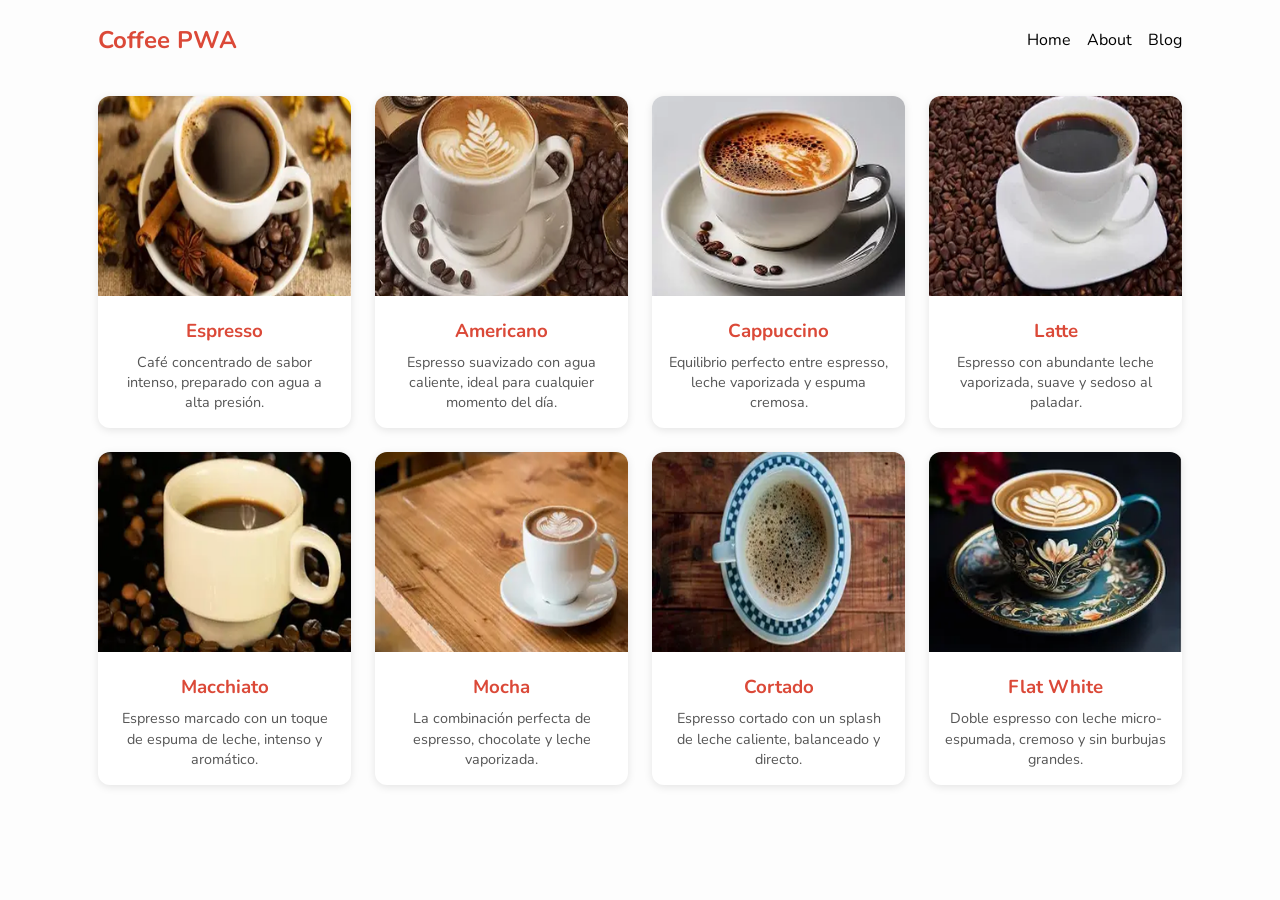
==== index.html @ 6a76a420 "Proyecto CoffeeShop GB - PWA con cards de café y página de detalle" ====
<!DOCTYPE html>
<html lang="es">
    <head>
        <meta charset="UTF-8">
        <meta name="viewport" content="width=device-width, initial-scale=1.0">
        <meta http-equiv="X-UA-Compatible" content="ie=edge">
        <link rel="stylesheet" href="css/style.css">
        <link rel="manifest" href="manifest.json">

        <link rel="apple-touch-icon" href="imagenes/icons/icon-72x72.png">
        <link rel="apple-touch-icon" href="imagenes/icons/icon-96x96.png">
        <link rel="apple-touch-icon" href="imagenes/icons/icon-128x128.png">
        <link rel="apple-touch-icon" href="imagenes/icons/icon-144x144.png">
        <link rel="apple-touch-icon" href="imagenes/icons/icon-152x152.png">
        <link rel="apple-touch-icon" href="imagenes/icons/icon-192x192.png">

        <meta name="theme-color" content="#db4938">
        <link rel="preconnect" href="https://fonts.googleapis.com">
        <link rel="preconnect" href="https://fonts.gstatic.com" crossorigin>
        <link href="https://fonts.googleapis.com/css2?family=Nunito:wght@400;700&display=swap" rel="stylesheet">
    </head>
    <title>CoffeeShop GB</title>
    <body>
        <main>
            <nav>
                <h1>Coffee PWA</h1>
                <ul>
                    <li>Home</li>
                    <li>About</li>
                    <li>Blog</li>
                </ul>
            </nav>

            <section class="cards">
                <div class="card" onclick="window.location='detalle.html?id=1'">
                    <img src="imagenes/imgcard/taza1.png" alt="Espresso">
                    <div class="card-info">
                        <h3>Espresso</h3>
                        <p>Café concentrado de sabor intenso, preparado con agua a alta presión.</p>
                    </div>
                </div>

                <div class="card" onclick="window.location='detalle.html?id=2'">
                    <img src="imagenes/imgcard/taza2.png" alt="Americano">
                    <div class="card-info">
                        <h3>Americano</h3>
                        <p>Espresso suavizado con agua caliente, ideal para cualquier momento del día.</p>
                    </div>
                </div>

                <div class="card" onclick="window.location='detalle.html?id=3'">
                    <img src="imagenes/imgcard/taza3.png" alt="Cappuccino">
                    <div class="card-info">
                        <h3>Cappuccino</h3>
                        <p>Equilibrio perfecto entre espresso, leche vaporizada y espuma cremosa.</p>
                    </div>
                </div>

                <div class="card" onclick="window.location='detalle.html?id=4'">
                    <img src="imagenes/imgcard/taza4.png" alt="Latte">
                    <div class="card-info">
                        <h3>Latte</h3>
                        <p>Espresso con abundante leche vaporizada, suave y sedoso al paladar.</p>
                    </div>
                </div>

                <div class="card" onclick="window.location='detalle.html?id=5'">
                    <img src="imagenes/imgcard/taza5.png" alt="Macchiato">
                    <div class="card-info">
                        <h3>Macchiato</h3>
                        <p>Espresso marcado con un toque de espuma de leche, intenso y aromático.</p>
                    </div>
                </div>

                <div class="card" onclick="window.location='detalle.html?id=6'">
                    <img src="imagenes/imgcard/taza6.png" alt="Mocha">
                    <div class="card-info">
                        <h3>Mocha</h3>
                        <p>La combinación perfecta de espresso, chocolate y leche vaporizada.</p>
                    </div>
                </div>

                <div class="card" onclick="window.location='detalle.html?id=7'">
                    <img src="imagenes/imgcard/taza7.png" alt="Cortado">
                    <div class="card-info">
                        <h3>Cortado</h3>
                        <p>Espresso cortado con un splash de leche caliente, balanceado y directo.</p>
                    </div>
                </div>

                <div class="card" onclick="window.location='detalle.html?id=8'">
                    <img src="imagenes/imgcard/taza8.png" alt="Flat White">
                    <div class="card-info">
                        <h3>Flat White</h3>
                        <p>Doble espresso con leche micro-espumada, cremoso y sin burbujas grandes.</p>
                    </div>
                </div>
            </section>
        </main>
        <script src="js/app.js"></script>
    </body>
</html>
---- css/style.css ----
*{
    margin:0;
    padding:0;
    box-sizing: border-box;
}

body{
    background:#fdfdfd;
    font-family: "Nunito", sans-serif;
    font-size: 1rem;
}

main{
    max-width: 1100px;
    margin: auto;
    padding: 0.5rem;
    text-align: center;
}

nav{
    display: flex;
    justify-content: space-between;
    align-items: center;
    padding: 1rem 0;
    flex-wrap: wrap;
}

ul{
    list-style: none;
    display: flex;
    gap: 1rem;
}

li{
    cursor: pointer;
}

h1{
    color: #db4938;
}

.cards{
    display: grid;
    grid-template-columns: repeat(auto-fill, minmax(220px, 1fr));
    gap: 1.5rem;
    padding: 1.5rem 0;
}

.card{
    background: #fff;
    border-radius: 12px;
    box-shadow: 0 2px 8px rgba(0,0,0,0.1);
    overflow: hidden;
    transition: transform 0.3s, box-shadow 0.3s;
}

.card:hover{
    transform: translateY(-5px);
    box-shadow: 0 4px 16px rgba(0,0,0,0.2);
}

.card img{
    width: 100%;
    height: 200px;
    object-fit: cover;
}

.card-info{
    padding: 1rem;
}

.card-info h3{
    color: #db4938;
    margin-bottom: 0.5rem;
}

.card-info p{
    color: #555;
    font-size: 0.9rem;
    line-height: 1.4;
}

@media(max-width: 600px){
    nav{
        flex-direction: column;
        gap: 0.5rem;
    }

    .cards{
        grid-template-columns: 1fr;
    }
}

@media(max-width: 900px){
    .cards{
        grid-template-columns: repeat(auto-fill, minmax(180px, 1fr));
    }
}
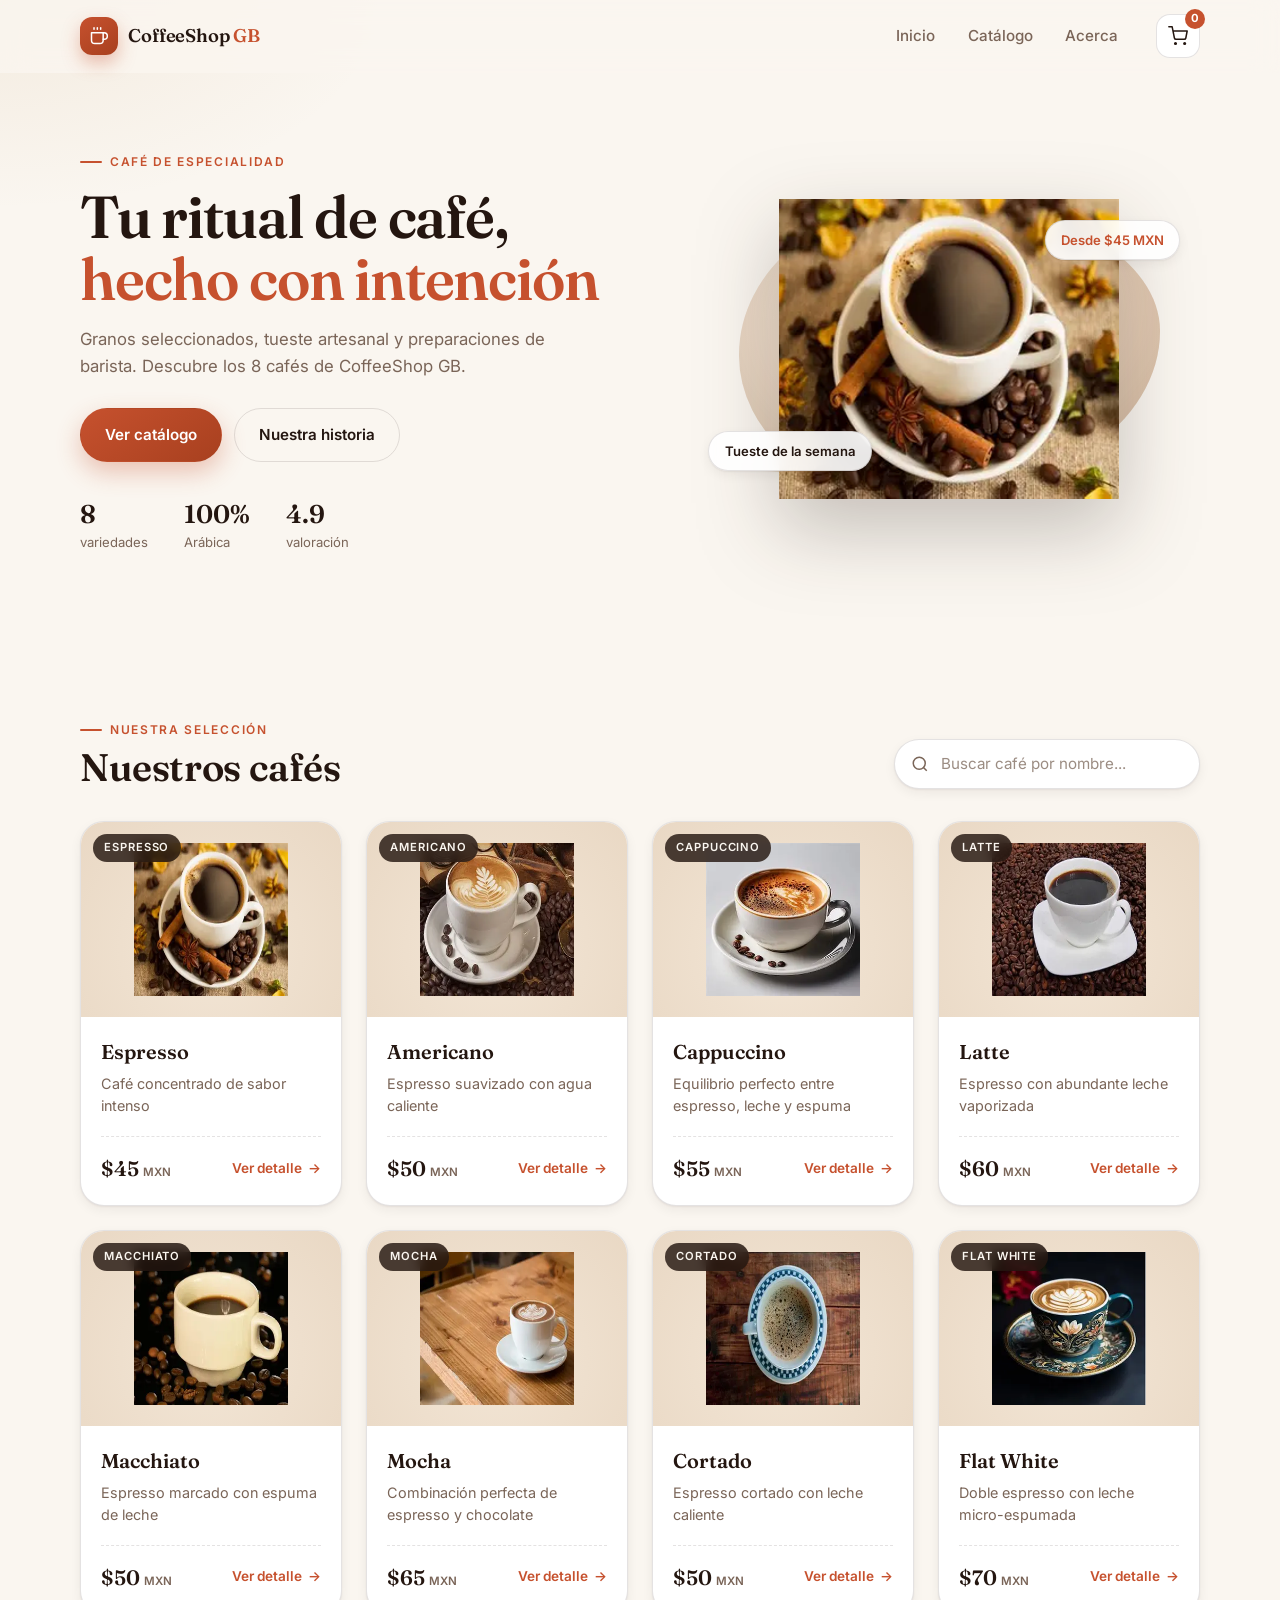
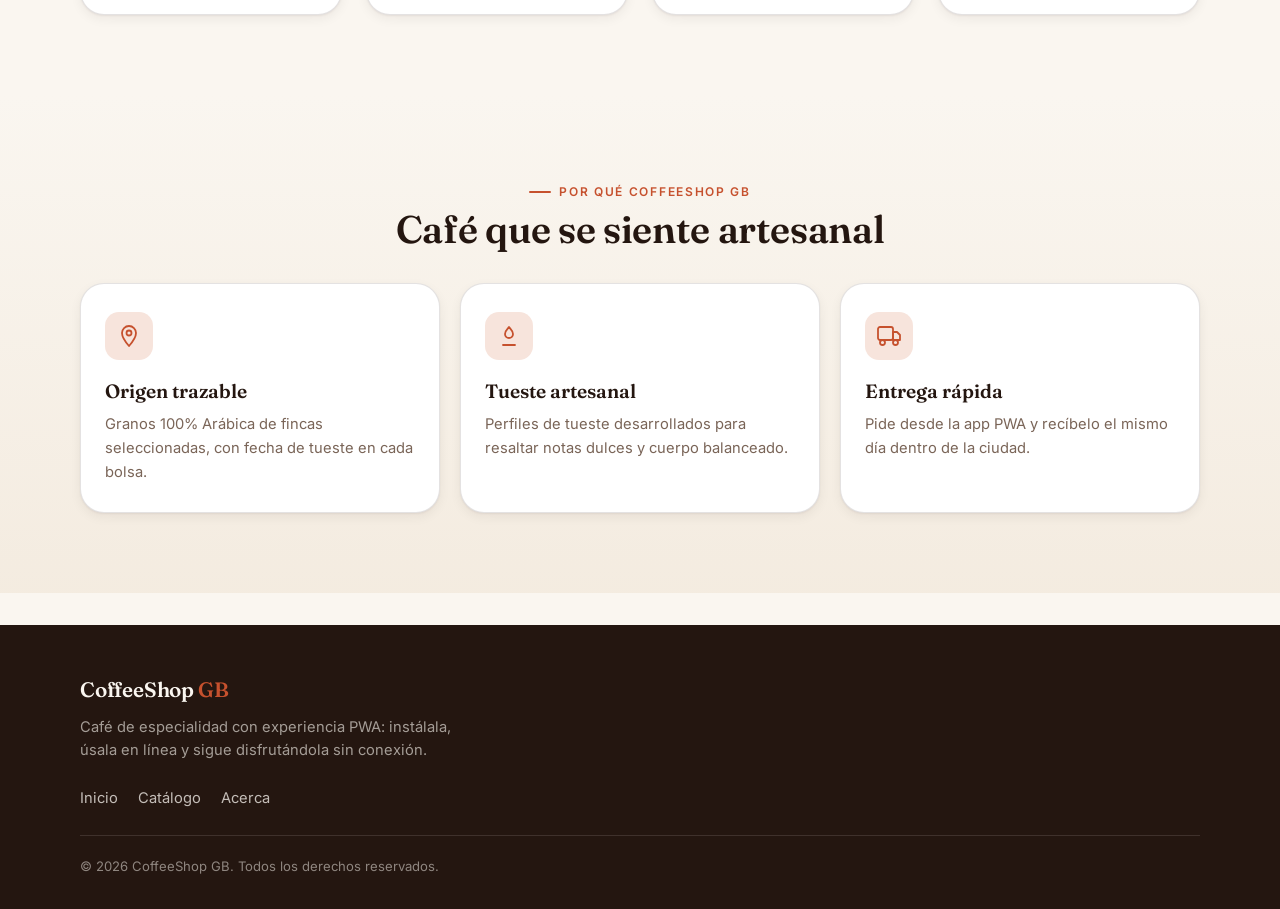
==== commit b3ef12e6: "Corregir navegacion a detalle y redisenar UI/UX con design system" ====
--- a/index.html
+++ b/index.html
@@ -4,8 +4,12 @@
         <meta charset="UTF-8">
         <meta name="viewport" content="width=device-width, initial-scale=1.0">
         <meta http-equiv="X-UA-Compatible" content="ie=edge">
+        <meta name="description" content="CoffeeShop GB - Café de especialidad con experiencia PWA. Catálogo de 8 cafés artesanales.">
+        <title>CoffeeShop GB</title>
         <link rel="stylesheet" href="css/style.css">
         <link rel="manifest" href="manifest.json">
+        <link rel="icon" href="imagenes/icons/favicon-32x32.png" sizes="32x32">
+        <link rel="icon" href="imagenes/icons/icon-192x192.png" sizes="192x192">
 
         <link rel="apple-touch-icon" href="imagenes/icons/icon-72x72.png">
         <link rel="apple-touch-icon" href="imagenes/icons/icon-96x96.png">
@@ -14,89 +18,278 @@
         <link rel="apple-touch-icon" href="imagenes/icons/icon-152x152.png">
         <link rel="apple-touch-icon" href="imagenes/icons/icon-192x192.png">
 
-        <meta name="theme-color" content="#db4938">
+        <meta name="theme-color" content="#241610">
+        <meta name="apple-mobile-web-app-capable" content="yes">
+        <meta name="apple-touch-fullscreen" content="yes">
         <link rel="preconnect" href="https://fonts.googleapis.com">
         <link rel="preconnect" href="https://fonts.gstatic.com" crossorigin>
-        <link href="https://fonts.googleapis.com/css2?family=Nunito:wght@400;700&display=swap" rel="stylesheet">
+        <link href="https://fonts.googleapis.com/css2?family=Fraunces:opsz,wght@9..144,500;9..144,600;9..144,700&family=Inter:wght@400;500;600;700&display=swap" rel="stylesheet">
     </head>
-    <title>CoffeeShop GB</title>
     <body>
-        <main>
-            <nav>
-                <h1>Coffee PWA</h1>
-                <ul>
-                    <li>Home</li>
-                    <li>About</li>
-                    <li>Blog</li>
-                </ul>
-            </nav>
-
-            <section class="cards">
-                <div class="card" onclick="window.location='detalle.html?id=1'">
-                    <img src="imagenes/imgcard/taza1.png" alt="Espresso">
-                    <div class="card-info">
-                        <h3>Espresso</h3>
-                        <p>Café concentrado de sabor intenso, preparado con agua a alta presión.</p>
-                    </div>
-                </div>
-
-                <div class="card" onclick="window.location='detalle.html?id=2'">
-                    <img src="imagenes/imgcard/taza2.png" alt="Americano">
-                    <div class="card-info">
-                        <h3>Americano</h3>
-                        <p>Espresso suavizado con agua caliente, ideal para cualquier momento del día.</p>
-                    </div>
-                </div>
-
-                <div class="card" onclick="window.location='detalle.html?id=3'">
-                    <img src="imagenes/imgcard/taza3.png" alt="Cappuccino">
-                    <div class="card-info">
-                        <h3>Cappuccino</h3>
-                        <p>Equilibrio perfecto entre espresso, leche vaporizada y espuma cremosa.</p>
-                    </div>
-                </div>
-
-                <div class="card" onclick="window.location='detalle.html?id=4'">
-                    <img src="imagenes/imgcard/taza4.png" alt="Latte">
-                    <div class="card-info">
-                        <h3>Latte</h3>
-                        <p>Espresso con abundante leche vaporizada, suave y sedoso al paladar.</p>
-                    </div>
-                </div>
-
-                <div class="card" onclick="window.location='detalle.html?id=5'">
-                    <img src="imagenes/imgcard/taza5.png" alt="Macchiato">
-                    <div class="card-info">
-                        <h3>Macchiato</h3>
-                        <p>Espresso marcado con un toque de espuma de leche, intenso y aromático.</p>
-                    </div>
-                </div>
-
-                <div class="card" onclick="window.location='detalle.html?id=6'">
-                    <img src="imagenes/imgcard/taza6.png" alt="Mocha">
-                    <div class="card-info">
-                        <h3>Mocha</h3>
-                        <p>La combinación perfecta de espresso, chocolate y leche vaporizada.</p>
-                    </div>
-                </div>
-
-                <div class="card" onclick="window.location='detalle.html?id=7'">
-                    <img src="imagenes/imgcard/taza7.png" alt="Cortado">
-                    <div class="card-info">
-                        <h3>Cortado</h3>
-                        <p>Espresso cortado con un splash de leche caliente, balanceado y directo.</p>
-                    </div>
-                </div>
-
-                <div class="card" onclick="window.location='detalle.html?id=8'">
-                    <img src="imagenes/imgcard/taza8.png" alt="Flat White">
-                    <div class="card-info">
-                        <h3>Flat White</h3>
-                        <p>Doble espresso con leche micro-espumada, cremoso y sin burbujas grandes.</p>
+        <a class="skip-link" href="#contenido">Saltar al contenido</a>
+        <header class="site-header">
+            <div class="container header-inner">
+                <a class="brand" href="index.html">
+                    <span class="brand-icon" aria-hidden="true">
+                        <svg viewBox="0 0 24 24" fill="none" stroke="currentColor" stroke-width="1.8" stroke-linecap="round" stroke-linejoin="round">
+                            <path d="M17 8h1a4 4 0 1 1 0 8h-1"></path>
+                            <path d="M3 8h14v9a4 4 0 0 1-4 4H7a4 4 0 0 1-4-4V8z"></path>
+                            <line x1="6" y1="2" x2="6" y2="4"></line>
+                            <line x1="10" y1="2" x2="10" y2="4"></line>
+                            <line x1="14" y1="2" x2="14" y2="4"></line>
+                        </svg>
+                    </span>
+                    <span class="brand-text">CoffeeShop <em>GB</em></span>
+                </a>
+
+                <nav class="main-nav" aria-label="Navegación principal">
+                    <a href="#inicio">Inicio</a>
+                    <a href="#catalogo">Catálogo</a>
+                    <a href="#acerca">Acerca</a>
+                </nav>
+
+                <button class="cart-btn" id="cart-btn" type="button" aria-label="Pedido">
+                    <svg viewBox="0 0 24 24" fill="none" stroke="currentColor" stroke-width="1.8" stroke-linecap="round" stroke-linejoin="round" aria-hidden="true">
+                        <circle cx="9" cy="21" r="1"></circle>
+                        <circle cx="20" cy="21" r="1"></circle>
+                        <path d="M1 1h4l2.68 13.39a2 2 0 0 0 2 1.61h9.72a2 2 0 0 0 2-1.61L23 6H6"></path>
+                    </svg>
+                    <span class="cart-count" id="cart-count">0</span>
+                </button>
+            </div>
+        </header>
+
+        <main id="contenido">
+            <section class="hero" id="inicio">
+                <div class="container hero-inner">
+                    <div class="hero-content">
+                        <span class="eyebrow">Café de especialidad</span>
+                        <h1 class="hero-title">Tu ritual de café,<br><span class="text-accent">hecho con intención</span></h1>
+                        <p class="hero-subtitle">Granos seleccionados, tueste artesanal y preparaciones de barista. Descubre los 8 cafés de CoffeeShop GB.</p>
+                        <div class="hero-actions">
+                            <a class="btn btn-primary" href="#catalogo">Ver catálogo</a>
+                            <a class="btn btn-ghost" href="#acerca">Nuestra historia</a>
+                        </div>
+                        <ul class="hero-stats" aria-label="Datos destacados">
+                            <li><strong>8</strong><span>variedades</span></li>
+                            <li><strong>100%</strong><span>Arábica</span></li>
+                            <li><strong>4.9</strong><span>valoración</span></li>
+                        </ul>
+                    </div>
+                    <div class="hero-visual" aria-hidden="true">
+                        <div class="hero-blob"></div>
+                        <img src="imagenes/imgcard/taza1.png" alt="" class="hero-cup" width="300" height="300" loading="eager" fetchpriority="high" decoding="async">
+                        <div class="hero-chip hero-chip-top">Desde $45 MXN</div>
+                        <div class="hero-chip hero-chip-bottom">Tueste de la semana</div>
+                    </div>
+                </div>
+            </section>
+
+            <section class="catalog" id="catalogo">
+                <div class="container">
+                    <div class="section-head">
+                        <div>
+                            <span class="eyebrow">Nuestra selección</span>
+                            <h2 class="section-title">Nuestros cafés</h2>
+                        </div>
+                        <div class="search" role="search">
+                            <svg viewBox="0 0 24 24" fill="none" stroke="currentColor" stroke-width="2" aria-hidden="true">
+                                <circle cx="11" cy="11" r="8"></circle>
+                                <line x1="21" y1="21" x2="16.65" y2="16.65"></line>
+                            </svg>
+                            <input type="search" id="buscar-cafe" placeholder="Buscar café por nombre..." aria-label="Buscar café por nombre">
+                        </div>
+                    </div>
+
+                    <div class="product-grid" id="product-grid">
+                        <a class="product-card" href="detalle.html?id=1" data-nombre="espresso">
+                            <div class="product-media">
+                                <img src="imagenes/imgcard/taza1.png" alt="Espresso" loading="lazy" decoding="async" width="300" height="300">
+                                <span class="product-tag">Espresso</span>
+                            </div>
+                            <div class="product-body">
+                                <h3 class="product-name">Espresso</h3>
+                                <p class="product-desc">Café concentrado de sabor intenso</p>
+                                <div class="product-foot">
+                                    <span class="product-price">$45 <small>MXN</small></span>
+                                    <span class="product-cta">Ver detalle <span aria-hidden="true">→</span></span>
+                                </div>
+                            </div>
+                        </a>
+
+                        <a class="product-card" href="detalle.html?id=2" data-nombre="americano">
+                            <div class="product-media">
+                                <img src="imagenes/imgcard/taza2.png" alt="Americano" loading="lazy" decoding="async" width="300" height="300">
+                                <span class="product-tag">Americano</span>
+                            </div>
+                            <div class="product-body">
+                                <h3 class="product-name">Americano</h3>
+                                <p class="product-desc">Espresso suavizado con agua caliente</p>
+                                <div class="product-foot">
+                                    <span class="product-price">$50 <small>MXN</small></span>
+                                    <span class="product-cta">Ver detalle <span aria-hidden="true">→</span></span>
+                                </div>
+                            </div>
+                        </a>
+
+                        <a class="product-card" href="detalle.html?id=3" data-nombre="cappuccino">
+                            <div class="product-media">
+                                <img src="imagenes/imgcard/taza3.png" alt="Cappuccino" loading="lazy" decoding="async" width="300" height="300">
+                                <span class="product-tag">Cappuccino</span>
+                            </div>
+                            <div class="product-body">
+                                <h3 class="product-name">Cappuccino</h3>
+                                <p class="product-desc">Equilibrio perfecto entre espresso, leche y espuma</p>
+                                <div class="product-foot">
+                                    <span class="product-price">$55 <small>MXN</small></span>
+                                    <span class="product-cta">Ver detalle <span aria-hidden="true">→</span></span>
+                                </div>
+                            </div>
+                        </a>
+
+                        <a class="product-card" href="detalle.html?id=4" data-nombre="latte">
+                            <div class="product-media">
+                                <img src="imagenes/imgcard/taza4.png" alt="Latte" loading="lazy" decoding="async" width="300" height="300">
+                                <span class="product-tag">Latte</span>
+                            </div>
+                            <div class="product-body">
+                                <h3 class="product-name">Latte</h3>
+                                <p class="product-desc">Espresso con abundante leche vaporizada</p>
+                                <div class="product-foot">
+                                    <span class="product-price">$60 <small>MXN</small></span>
+                                    <span class="product-cta">Ver detalle <span aria-hidden="true">→</span></span>
+                                </div>
+                            </div>
+                        </a>
+
+                        <a class="product-card" href="detalle.html?id=5" data-nombre="macchiato">
+                            <div class="product-media">
+                                <img src="imagenes/imgcard/taza5.png" alt="Macchiato" loading="lazy" decoding="async" width="300" height="300">
+                                <span class="product-tag">Macchiato</span>
+                            </div>
+                            <div class="product-body">
+                                <h3 class="product-name">Macchiato</h3>
+                                <p class="product-desc">Espresso marcado con espuma de leche</p>
+                                <div class="product-foot">
+                                    <span class="product-price">$50 <small>MXN</small></span>
+                                    <span class="product-cta">Ver detalle <span aria-hidden="true">→</span></span>
+                                </div>
+                            </div>
+                        </a>
+
+                        <a class="product-card" href="detalle.html?id=6" data-nombre="mocha">
+                            <div class="product-media">
+                                <img src="imagenes/imgcard/taza6.png" alt="Mocha" loading="lazy" decoding="async" width="300" height="300">
+                                <span class="product-tag">Mocha</span>
+                            </div>
+                            <div class="product-body">
+                                <h3 class="product-name">Mocha</h3>
+                                <p class="product-desc">Combinación perfecta de espresso y chocolate</p>
+                                <div class="product-foot">
+                                    <span class="product-price">$65 <small>MXN</small></span>
+                                    <span class="product-cta">Ver detalle <span aria-hidden="true">→</span></span>
+                                </div>
+                            </div>
+                        </a>
+
+                        <a class="product-card" href="detalle.html?id=7" data-nombre="cortado">
+                            <div class="product-media">
+                                <img src="imagenes/imgcard/taza7.png" alt="Cortado" loading="lazy" decoding="async" width="300" height="300">
+                                <span class="product-tag">Cortado</span>
+                            </div>
+                            <div class="product-body">
+                                <h3 class="product-name">Cortado</h3>
+                                <p class="product-desc">Espresso cortado con leche caliente</p>
+                                <div class="product-foot">
+                                    <span class="product-price">$50 <small>MXN</small></span>
+                                    <span class="product-cta">Ver detalle <span aria-hidden="true">→</span></span>
+                                </div>
+                            </div>
+                        </a>
+
+                        <a class="product-card" href="detalle.html?id=8" data-nombre="flat white flatwhite">
+                            <div class="product-media">
+                                <img src="imagenes/imgcard/taza8.png" alt="Flat White" loading="lazy" decoding="async" width="300" height="300">
+                                <span class="product-tag">Flat White</span>
+                            </div>
+                            <div class="product-body">
+                                <h3 class="product-name">Flat White</h3>
+                                <p class="product-desc">Doble espresso con leche micro-espumada</p>
+                                <div class="product-foot">
+                                    <span class="product-price">$70 <small>MXN</small></span>
+                                    <span class="product-cta">Ver detalle <span aria-hidden="true">→</span></span>
+                                </div>
+                            </div>
+                        </a>
+                    </div>
+
+                    <p class="empty-state" id="empty-state" hidden>No encontramos cafés con ese nombre. Prueba con “latte” o “mocha”.</p>
+                </div>
+            </section>
+
+            <section class="features" id="acerca">
+                <div class="container">
+                    <div class="section-head section-head-center">
+                        <div>
+                            <span class="eyebrow">Por qué CoffeeShop GB</span>
+                            <h2 class="section-title">Café que se siente artesanal</h2>
+                        </div>
+                    </div>
+                    <div class="feature-grid">
+                        <article class="feature-card">
+                            <span class="feature-icon" aria-hidden="true">
+                                <svg viewBox="0 0 24 24" fill="none" stroke="currentColor" stroke-width="1.8" stroke-linecap="round" stroke-linejoin="round">
+                                    <path d="M12 2a7 7 0 0 0-7 7c0 5 7 13 7 13s7-8 7-13a7 7 0 0 0-7-7z"></path>
+                                    <circle cx="12" cy="9" r="2.5"></circle>
+                                </svg>
+                            </span>
+                            <h3>Origen trazable</h3>
+                            <p>Granos 100% Arábica de fincas seleccionadas, con fecha de tueste en cada bolsa.</p>
+                        </article>
+                        <article class="feature-card">
+                            <span class="feature-icon" aria-hidden="true">
+                                <svg viewBox="0 0 24 24" fill="none" stroke="currentColor" stroke-width="1.8" stroke-linecap="round" stroke-linejoin="round">
+                                    <path d="M12 3c1.5 2.5 4 3.5 4 7a4 4 0 0 1-8 0c0-3.5 2.5-4.5 4-7z"></path>
+                                    <path d="M6 21h12"></path>
+                                </svg>
+                            </span>
+                            <h3>Tueste artesanal</h3>
+                            <p>Perfiles de tueste desarrollados para resaltar notas dulces y cuerpo balanceado.</p>
+                        </article>
+                        <article class="feature-card">
+                            <span class="feature-icon" aria-hidden="true">
+                                <svg viewBox="0 0 24 24" fill="none" stroke="currentColor" stroke-width="1.8" stroke-linecap="round" stroke-linejoin="round">
+                                    <rect x="1" y="3" width="15" height="13" rx="2"></rect>
+                                    <path d="M16 8h4l3 3v5h-7V8z"></path>
+                                    <circle cx="5.5" cy="18.5" r="2.5"></circle>
+                                    <circle cx="18.5" cy="18.5" r="2.5"></circle>
+                                </svg>
+                            </span>
+                            <h3>Entrega rápida</h3>
+                            <p>Pide desde la app PWA y recíbelo el mismo día dentro de la ciudad.</p>
+                        </article>
                     </div>
                 </div>
             </section>
         </main>
+
+        <footer class="site-footer">
+            <div class="container footer-inner">
+                <div class="footer-brand">
+                    <div class="brand-text">CoffeeShop <em>GB</em></div>
+                    <p>Café de especialidad con experiencia PWA: instálala, úsala en línea y sigue disfrutándola sin conexión.</p>
+                </div>
+                <nav class="footer-links" aria-label="Enlaces del pie de página">
+                    <a href="#inicio">Inicio</a>
+                    <a href="#catalogo">Catálogo</a>
+                    <a href="#acerca">Acerca</a>
+                </nav>
+                <p class="footer-legal">© 2026 CoffeeShop GB. Todos los derechos reservados.</p>
+            </div>
+        </footer>
+
+        <div class="toast" id="toast" role="status" aria-live="polite"></div>
+
         <script src="js/app.js"></script>
     </body>
 </html>
--- a/css/style.css
+++ b/css/style.css
@@ -1,98 +1,1103 @@
-*{
-    margin:0;
-    padding:0;
-    box-sizing: border-box;
-}
-
-body{
-    background:#fdfdfd;
-    font-family: "Nunito", sans-serif;
-    font-size: 1rem;
-}
-
-main{
-    max-width: 1100px;
-    margin: auto;
-    padding: 0.5rem;
+/* =========================================================
+   CoffeeShop GB · Design System
+   Paleta cálida tipo "coffee shop": espresso, crema y terracota
+   ========================================================= */
+
+:root {
+  --espresso: #241610;
+  --coffee: #3b2618;
+  --crema: #faf6f0;
+  --crema-2: #f1e7d9;
+  --surface: #ffffff;
+  --accent: #c6512e;
+  --accent-strong: #a8401f;
+  --accent-soft: #f7e4dc;
+  --gold: #b98a4b;
+  --ink: #241610;
+  --muted: #7a6558;
+  --line: rgba(36, 22, 16, 0.12);
+
+  --radius-sm: 10px;
+  --radius: 16px;
+  --radius-lg: 24px;
+
+  --shadow-sm: 0 1px 2px rgba(36, 22, 16, 0.06), 0 4px 12px rgba(36, 22, 16, 0.06);
+  --shadow-md: 0 6px 24px rgba(36, 22, 16, 0.1);
+  --shadow-lg: 0 24px 60px rgba(36, 22, 16, 0.18);
+
+  --font-body: "Inter", system-ui, -apple-system, "Segoe UI", sans-serif;
+  --font-display: "Fraunces", Georgia, "Times New Roman", serif;
+
+  --container: 1120px;
+  --header-h: 72px;
+  --ease: cubic-bezier(0.22, 1, 0.36, 1);
+
+  color-scheme: light;
+}
+
+*,
+*::before,
+*::after {
+  box-sizing: border-box;
+}
+
+html {
+  scroll-behavior: smooth;
+  scroll-padding-top: calc(var(--header-h) + 16px);
+}
+
+body {
+  margin: 0;
+  font-family: var(--font-body);
+  font-size: 1rem;
+  line-height: 1.6;
+  color: var(--ink);
+  background:
+    radial-gradient(900px 420px at 85% -10%, rgba(198, 81, 46, 0.08), transparent 60%),
+    radial-gradient(700px 380px at 0% 0%, rgba(185, 138, 75, 0.1), transparent 55%),
+    var(--crema);
+  -webkit-font-smoothing: antialiased;
+}
+
+img {
+  max-width: 100%;
+  display: block;
+}
+
+a {
+  color: inherit;
+  text-decoration: none;
+}
+
+button,
+input {
+  font: inherit;
+  color: inherit;
+}
+
+.container {
+  width: min(100% - 2.5rem, var(--container));
+  margin-inline: auto;
+}
+
+.text-accent {
+  color: var(--accent);
+}
+
+.skip-link {
+  position: absolute;
+  top: -100px;
+  left: 1rem;
+  z-index: 200;
+  padding: 0.7rem 1.1rem;
+  border-radius: 0 0 var(--radius-sm) var(--radius-sm);
+  background: var(--espresso);
+  color: var(--crema);
+  font-size: 0.9rem;
+  font-weight: 600;
+  transition: top 0.2s var(--ease);
+}
+
+.skip-link:focus {
+  top: 0;
+}
+
+.eyebrow {
+  display: inline-flex;
+  align-items: center;
+  gap: 0.5rem;
+  font-size: 0.75rem;
+  font-weight: 600;
+  letter-spacing: 0.14em;
+  text-transform: uppercase;
+  color: var(--accent);
+}
+
+.eyebrow::before {
+  content: "";
+  width: 22px;
+  height: 2px;
+  border-radius: 2px;
+  background: currentColor;
+}
+
+.section-title {
+  font-family: var(--font-display);
+  font-size: clamp(1.75rem, 3.5vw, 2.4rem);
+  font-weight: 600;
+  line-height: 1.15;
+  margin: 0.35rem 0 0;
+  letter-spacing: -0.01em;
+}
+
+/* ---------- Header ---------- */
+
+.site-header {
+  position: sticky;
+  top: 0;
+  z-index: 50;
+  background: rgba(250, 246, 240, 0.82);
+  backdrop-filter: blur(14px);
+  -webkit-backdrop-filter: blur(14px);
+  border-bottom: 1px solid transparent;
+  transition: border-color 0.3s, box-shadow 0.3s;
+}
+
+.site-header.is-scrolled {
+  border-color: var(--line);
+  box-shadow: 0 6px 24px rgba(36, 22, 16, 0.06);
+}
+
+.header-inner {
+  height: var(--header-h);
+  display: flex;
+  align-items: center;
+  gap: 1.5rem;
+}
+
+.brand {
+  display: inline-flex;
+  align-items: center;
+  gap: 0.65rem;
+  font-weight: 700;
+}
+
+.brand-icon {
+  width: 38px;
+  height: 38px;
+  display: grid;
+  place-items: center;
+  border-radius: 12px;
+  color: var(--surface);
+  background: linear-gradient(145deg, var(--accent), var(--accent-strong));
+  box-shadow: 0 8px 18px rgba(198, 81, 46, 0.35);
+}
+
+.brand-icon svg {
+  width: 20px;
+  height: 20px;
+}
+
+.brand-text {
+  font-family: var(--font-display);
+  font-size: 1.15rem;
+  font-weight: 600;
+  letter-spacing: -0.01em;
+}
+
+.brand-text em {
+  font-style: normal;
+  color: var(--accent);
+}
+
+.main-nav {
+  margin-left: auto;
+  display: flex;
+  align-items: center;
+  gap: 0.35rem;
+}
+
+.main-nav a {
+  padding: 0.5rem 0.85rem;
+  border-radius: 999px;
+  font-size: 0.95rem;
+  font-weight: 500;
+  color: var(--muted);
+  transition: color 0.2s, background 0.2s;
+}
+
+.main-nav a:hover,
+.main-nav a:focus-visible {
+  color: var(--ink);
+  background: rgba(36, 22, 16, 0.06);
+}
+
+.cart-btn {
+  position: relative;
+  width: 44px;
+  height: 44px;
+  display: grid;
+  place-items: center;
+  border: 1px solid var(--line);
+  border-radius: 14px;
+  background: var(--surface);
+  cursor: pointer;
+  transition: transform 0.2s var(--ease), box-shadow 0.2s;
+}
+
+.cart-btn:hover {
+  transform: translateY(-2px);
+  box-shadow: var(--shadow-sm);
+}
+
+.cart-btn svg {
+  width: 20px;
+  height: 20px;
+}
+
+.cart-count {
+  position: absolute;
+  top: -6px;
+  right: -6px;
+  min-width: 20px;
+  height: 20px;
+  padding: 0 5px;
+  display: grid;
+  place-items: center;
+  border-radius: 999px;
+  background: var(--accent);
+  color: #fff;
+  font-size: 0.7rem;
+  font-weight: 700;
+}
+
+.cart-count.is-bump {
+  animation: bump 0.35s var(--ease);
+}
+
+/* ---------- Botones ---------- */
+
+.btn {
+  display: inline-flex;
+  align-items: center;
+  justify-content: center;
+  gap: 0.5rem;
+  padding: 0.85rem 1.5rem;
+  border: 1px solid transparent;
+  border-radius: 999px;
+  font-weight: 600;
+  font-size: 0.95rem;
+  cursor: pointer;
+  transition: transform 0.2s var(--ease), box-shadow 0.2s, background 0.2s, color 0.2s;
+}
+
+.btn:active {
+  transform: translateY(1px);
+}
+
+.btn-primary {
+  background: linear-gradient(145deg, var(--accent), var(--accent-strong));
+  color: #fff;
+  box-shadow: 0 10px 24px rgba(198, 81, 46, 0.32);
+}
+
+.btn-primary:hover {
+  transform: translateY(-2px);
+  box-shadow: 0 14px 30px rgba(198, 81, 46, 0.4);
+}
+
+.btn-ghost {
+  background: transparent;
+  border-color: var(--line);
+  color: var(--ink);
+}
+
+.btn-ghost:hover {
+  background: var(--surface);
+  border-color: rgba(36, 22, 16, 0.25);
+  transform: translateY(-2px);
+}
+
+/* ---------- Hero ---------- */
+
+.hero {
+  padding: clamp(2.5rem, 6vw, 4.5rem) 0 clamp(3rem, 7vw, 5rem);
+  overflow: hidden;
+}
+
+.hero-inner {
+  display: grid;
+  grid-template-columns: 1.05fr 0.95fr;
+  align-items: center;
+  gap: clamp(2rem, 5vw, 4rem);
+}
+
+.hero-title {
+  font-family: var(--font-display);
+  font-size: clamp(2.3rem, 5.4vw, 3.7rem);
+  font-weight: 600;
+  line-height: 1.05;
+  letter-spacing: -0.02em;
+  margin: 0.9rem 0 1rem;
+}
+
+.hero-subtitle {
+  color: var(--muted);
+  font-size: 1.05rem;
+  max-width: 46ch;
+  margin: 0 0 1.75rem;
+}
+
+.hero-actions {
+  display: flex;
+  flex-wrap: wrap;
+  gap: 0.75rem;
+}
+
+.hero-stats {
+  list-style: none;
+  display: flex;
+  gap: 2.25rem;
+  margin: 2.5rem 0 0;
+  padding: 0;
+}
+
+.hero-stats li {
+  display: flex;
+  flex-direction: column;
+}
+
+.hero-stats strong {
+  font-family: var(--font-display);
+  font-size: 1.6rem;
+  font-weight: 600;
+  line-height: 1;
+}
+
+.hero-stats span {
+  font-size: 0.82rem;
+  color: var(--muted);
+  margin-top: 0.3rem;
+}
+
+.hero-visual {
+  position: relative;
+  display: grid;
+  place-items: center;
+  min-height: 340px;
+}
+
+.hero-blob {
+  position: absolute;
+  inset: 6% 8%;
+  border-radius: 46% 54% 58% 42% / 52% 44% 56% 48%;
+  background:
+    radial-gradient(circle at 30% 30%, #f6e9da, #ecd7c2 55%, #e3c7ad);
+  box-shadow: inset 0 -30px 60px rgba(36, 22, 16, 0.08);
+  animation: blob 12s ease-in-out infinite alternate;
+}
+
+.hero-cup {
+  position: relative;
+  width: min(78%, 340px);
+  filter: drop-shadow(0 30px 40px rgba(36, 22, 16, 0.25));
+  animation: float 5s ease-in-out infinite;
+}
+
+.hero-chip {
+  position: absolute;
+  padding: 0.55rem 0.95rem;
+  border-radius: 999px;
+  background: rgba(255, 255, 255, 0.9);
+  border: 1px solid var(--line);
+  box-shadow: var(--shadow-sm);
+  font-size: 0.82rem;
+  font-weight: 600;
+  backdrop-filter: blur(8px);
+}
+
+.hero-chip-top {
+  top: 12%;
+  right: 4%;
+  color: var(--accent);
+}
+
+.hero-chip-bottom {
+  bottom: 14%;
+  left: 2%;
+}
+
+/* ---------- Catálogo ---------- */
+
+.catalog,
+.features {
+  padding: clamp(3rem, 7vw, 5rem) 0;
+}
+
+.section-head {
+  display: flex;
+  align-items: flex-end;
+  justify-content: space-between;
+  gap: 1.5rem;
+  margin-bottom: 2rem;
+  flex-wrap: wrap;
+}
+
+.section-head-center {
+  justify-content: center;
+  text-align: center;
+}
+
+.search {
+  display: flex;
+  align-items: center;
+  gap: 0.6rem;
+  min-width: min(100%, 300px);
+  padding: 0.7rem 1rem;
+  background: var(--surface);
+  border: 1px solid var(--line);
+  border-radius: 999px;
+  box-shadow: var(--shadow-sm);
+  transition: border-color 0.2s, box-shadow 0.2s;
+}
+
+.search:focus-within {
+  border-color: rgba(198, 81, 46, 0.55);
+  box-shadow: 0 0 0 4px rgba(198, 81, 46, 0.12);
+}
+
+.search svg {
+  width: 18px;
+  height: 18px;
+  color: var(--muted);
+  flex: none;
+}
+
+.search input {
+  border: 0;
+  outline: 0;
+  background: transparent;
+  width: 100%;
+  font-size: 0.95rem;
+}
+
+.search input::placeholder {
+  color: rgba(122, 101, 88, 0.75);
+}
+
+.product-grid {
+  display: grid;
+  grid-template-columns: repeat(auto-fill, minmax(240px, 1fr));
+  gap: 1.5rem;
+}
+
+.product-card {
+  display: flex;
+  flex-direction: column;
+  background: var(--surface);
+  border: 1px solid var(--line);
+  border-radius: var(--radius-lg);
+  overflow: hidden;
+  box-shadow: var(--shadow-sm);
+  transition: transform 0.3s var(--ease), box-shadow 0.3s, border-color 0.3s;
+}
+
+.product-card:hover {
+  transform: translateY(-6px);
+  box-shadow: var(--shadow-md);
+  border-color: rgba(198, 81, 46, 0.3);
+}
+
+.product-card:focus-visible {
+  outline: 3px solid rgba(198, 81, 46, 0.55);
+  outline-offset: 3px;
+}
+
+.product-media {
+  position: relative;
+  aspect-ratio: 4 / 3;
+  background:
+    radial-gradient(circle at 50% 65%, #f3e6d6, #e9d8c4);
+  overflow: hidden;
+}
+
+.product-media img {
+  width: 100%;
+  height: 100%;
+  object-fit: contain;
+  padding: 8%;
+  transition: transform 0.5s var(--ease);
+}
+
+.product-card:hover .product-media img {
+  transform: scale(1.07) rotate(-1.5deg);
+}
+
+.product-tag {
+  position: absolute;
+  top: 12px;
+  left: 12px;
+  padding: 0.3rem 0.7rem;
+  border-radius: 999px;
+  background: rgba(36, 22, 16, 0.82);
+  color: var(--crema);
+  font-size: 0.7rem;
+  font-weight: 600;
+  letter-spacing: 0.08em;
+  text-transform: uppercase;
+  backdrop-filter: blur(6px);
+}
+
+.product-body {
+  display: flex;
+  flex-direction: column;
+  gap: 0.35rem;
+  padding: 1.15rem 1.25rem 1.25rem;
+  flex: 1;
+}
+
+.product-name {
+  font-family: var(--font-display);
+  font-size: 1.25rem;
+  font-weight: 600;
+  margin: 0;
+}
+
+.product-desc {
+  margin: 0;
+  color: var(--muted);
+  font-size: 0.9rem;
+  line-height: 1.5;
+  flex: 1;
+}
+
+.product-foot {
+  display: flex;
+  align-items: center;
+  justify-content: space-between;
+  margin-top: 0.9rem;
+  padding-top: 0.9rem;
+  border-top: 1px dashed var(--line);
+}
+
+.product-price {
+  font-family: var(--font-display);
+  font-size: 1.3rem;
+  font-weight: 600;
+  color: var(--ink);
+}
+
+.product-price small {
+  font-family: var(--font-body);
+  font-size: 0.72rem;
+  font-weight: 600;
+  color: var(--muted);
+}
+
+.product-cta {
+  font-size: 0.85rem;
+  font-weight: 600;
+  color: var(--accent);
+  display: inline-flex;
+  gap: 0.35rem;
+  transition: gap 0.2s var(--ease);
+}
+
+.product-card:hover .product-cta {
+  gap: 0.6rem;
+}
+
+.product-card[hidden] {
+  display: none;
+}
+
+.empty-state {
+  margin: 2.5rem auto 0;
+  max-width: 46ch;
+  text-align: center;
+  color: var(--muted);
+  background: var(--surface);
+  border: 1px dashed var(--line);
+  border-radius: var(--radius);
+  padding: 1.5rem;
+}
+
+/* ---------- Features ---------- */
+
+.features {
+  background: linear-gradient(180deg, transparent, rgba(241, 231, 217, 0.7));
+}
+
+.feature-grid {
+  display: grid;
+  grid-template-columns: repeat(auto-fit, minmax(240px, 1fr));
+  gap: 1.25rem;
+}
+
+.feature-card {
+  background: var(--surface);
+  border: 1px solid var(--line);
+  border-radius: var(--radius-lg);
+  padding: 1.75rem 1.5rem;
+  box-shadow: var(--shadow-sm);
+  transition: transform 0.3s var(--ease), box-shadow 0.3s;
+}
+
+.feature-card:hover {
+  transform: translateY(-4px);
+  box-shadow: var(--shadow-md);
+}
+
+.feature-icon {
+  width: 48px;
+  height: 48px;
+  display: grid;
+  place-items: center;
+  border-radius: 14px;
+  color: var(--accent);
+  background: var(--accent-soft);
+  margin-bottom: 1rem;
+}
+
+.feature-icon svg {
+  width: 24px;
+  height: 24px;
+}
+
+.feature-card h3 {
+  font-family: var(--font-display);
+  font-size: 1.2rem;
+  font-weight: 600;
+  margin: 0 0 0.4rem;
+}
+
+.feature-card p {
+  margin: 0;
+  color: var(--muted);
+  font-size: 0.92rem;
+}
+
+/* ---------- Footer ---------- */
+
+.site-footer {
+  margin-top: 2rem;
+  background: var(--espresso);
+  color: rgba(250, 246, 240, 0.82);
+}
+
+.footer-inner {
+  padding: 3rem 0 2rem;
+  display: grid;
+  gap: 1.5rem;
+}
+
+.footer-brand .brand-text {
+  color: var(--crema);
+  font-size: 1.3rem;
+}
+
+.footer-brand p {
+  margin: 0.6rem 0 0;
+  max-width: 44ch;
+  font-size: 0.92rem;
+  color: rgba(250, 246, 240, 0.6);
+}
+
+.footer-links {
+  display: flex;
+  flex-wrap: wrap;
+  gap: 1.25rem;
+}
+
+.footer-links a {
+  font-size: 0.92rem;
+  color: rgba(250, 246, 240, 0.75);
+  transition: color 0.2s;
+}
+
+.footer-links a:hover {
+  color: var(--crema);
+}
+
+.footer-legal {
+  margin: 0;
+  padding-top: 1.25rem;
+  border-top: 1px solid rgba(250, 246, 240, 0.12);
+  font-size: 0.82rem;
+  color: rgba(250, 246, 240, 0.5);
+}
+
+/* ---------- Página de detalle ---------- */
+
+.breadcrumb {
+  display: flex;
+  flex-wrap: wrap;
+  align-items: center;
+  gap: 0.5rem;
+  margin: 1.75rem 0 1.5rem;
+  font-size: 0.88rem;
+  color: var(--muted);
+}
+
+.breadcrumb a {
+  color: var(--muted);
+  transition: color 0.2s;
+}
+
+.breadcrumb a:hover {
+  color: var(--accent);
+}
+
+.breadcrumb span:last-child {
+  color: var(--ink);
+  font-weight: 600;
+}
+
+.detail-card {
+  display: grid;
+  grid-template-columns: minmax(0, 0.95fr) minmax(0, 1.05fr);
+  gap: clamp(1.5rem, 4vw, 3rem);
+  background: var(--surface);
+  border: 1px solid var(--line);
+  border-radius: var(--radius-lg);
+  padding: clamp(1.25rem, 3vw, 2.25rem);
+  box-shadow: var(--shadow-md);
+  animation: fade-up 0.5s var(--ease) both;
+}
+
+.detail-media {
+  position: relative;
+  border-radius: var(--radius);
+  overflow: hidden;
+  background: radial-gradient(circle at 50% 60%, #f5e9db, #e8d6c0);
+  display: grid;
+  place-items: center;
+  min-height: 300px;
+  align-self: start;
+}
+
+.img-wrapper {
+  width: 100%;
+  display: grid;
+  place-items: center;
+}
+
+.img-wrapper img {
+  width: 100%;
+  max-height: 420px;
+  object-fit: contain;
+  padding: 8%;
+  animation: fade-up 0.6s var(--ease) both;
+}
+
+.img-loading {
+  color: var(--muted);
+  font-size: 0.9rem;
+}
+
+.detail-body {
+  display: flex;
+  flex-direction: column;
+  gap: 0.9rem;
+}
+
+.detail-title {
+  font-family: var(--font-display);
+  font-size: clamp(1.9rem, 4vw, 2.6rem);
+  font-weight: 600;
+  line-height: 1.1;
+  margin: 0.15rem 0 0;
+}
+
+.detail-rating {
+  display: flex;
+  align-items: center;
+  gap: 0.6rem;
+  font-size: 0.88rem;
+  color: var(--muted);
+}
+
+.stars {
+  color: var(--gold);
+  letter-spacing: 2px;
+}
+
+.detail-desc {
+  margin: 0;
+  color: var(--muted);
+  font-size: 1rem;
+  line-height: 1.7;
+}
+
+.note-chips {
+  list-style: none;
+  display: flex;
+  flex-wrap: wrap;
+  gap: 0.5rem;
+  margin: 0.25rem 0 0;
+  padding: 0;
+}
+
+.note-chips li {
+  padding: 0.35rem 0.8rem;
+  border-radius: 999px;
+  background: var(--crema-2);
+  border: 1px solid var(--line);
+  font-size: 0.8rem;
+  font-weight: 600;
+  color: var(--coffee);
+}
+
+.intensity {
+  display: flex;
+  align-items: center;
+  gap: 0.85rem;
+}
+
+.intensity-label {
+  font-size: 0.85rem;
+  font-weight: 600;
+  color: var(--muted);
+}
+
+.intensity-meter {
+  display: flex;
+  gap: 5px;
+}
+
+.intensity-meter span {
+  width: 26px;
+  height: 8px;
+  border-radius: 999px;
+  background: var(--crema-2);
+  border: 1px solid var(--line);
+}
+
+.intensity-meter span.on {
+  background: linear-gradient(90deg, var(--gold), var(--accent));
+  border-color: transparent;
+}
+
+.detail-price {
+  font-family: var(--font-display);
+  font-size: 2.1rem;
+  font-weight: 600;
+  margin: 0.5rem 0 0;
+  line-height: 1;
+}
+
+.detail-price small {
+  font-family: var(--font-body);
+  font-size: 0.85rem;
+  color: var(--muted);
+  font-weight: 600;
+}
+
+.detail-actions {
+  display: flex;
+  flex-wrap: wrap;
+  gap: 0.75rem;
+  margin-top: 0.5rem;
+}
+
+.stepper {
+  display: inline-flex;
+  align-items: center;
+  border: 1px solid var(--line);
+  border-radius: 999px;
+  background: var(--crema);
+  overflow: hidden;
+}
+
+.stepper-btn {
+  width: 42px;
+  height: 46px;
+  border: 0;
+  background: transparent;
+  font-size: 1.2rem;
+  line-height: 1;
+  cursor: pointer;
+  color: var(--ink);
+  transition: background 0.2s;
+}
+
+.stepper-btn:hover {
+  background: rgba(36, 22, 16, 0.06);
+}
+
+.stepper input {
+  width: 42px;
+  border: 0;
+  background: transparent;
+  text-align: center;
+  font-weight: 600;
+  -moz-appearance: textfield;
+}
+
+.stepper input::-webkit-outer-spin-button,
+.stepper input::-webkit-inner-spin-button {
+  -webkit-appearance: none;
+}
+
+.btn-add {
+  flex: 1;
+  min-width: 200px;
+}
+
+.btn-back {
+  display: inline-flex;
+  align-items: center;
+  gap: 0.5rem;
+  margin-top: 0.75rem;
+  font-size: 0.92rem;
+  font-weight: 600;
+  color: var(--accent);
+  transition: gap 0.2s var(--ease);
+}
+
+.btn-back:hover {
+  gap: 0.8rem;
+}
+
+.detail-meta {
+  margin: 0.5rem 0 0;
+  font-size: 0.82rem;
+  color: var(--muted);
+}
+
+.detail-nav {
+  display: flex;
+  align-items: center;
+  justify-content: space-between;
+  gap: 1rem;
+  margin: 2rem 0 3rem;
+  padding: 1rem 1.25rem;
+  background: var(--surface);
+  border: 1px solid var(--line);
+  border-radius: var(--radius);
+  box-shadow: var(--shadow-sm);
+  font-size: 0.92rem;
+  font-weight: 600;
+}
+
+.detail-nav a {
+  display: inline-flex;
+  align-items: center;
+  gap: 0.45rem;
+  color: var(--ink);
+  transition: color 0.2s;
+}
+
+.detail-nav a:hover {
+  color: var(--accent);
+}
+
+.detail-nav a[hidden] {
+  visibility: hidden;
+}
+
+/* ---------- Toast ---------- */
+
+.toast {
+  position: fixed;
+  left: 50%;
+  bottom: 24px;
+  transform: translate(-50%, 150%);
+  z-index: 100;
+  padding: 0.8rem 1.2rem;
+  border-radius: 999px;
+  background: var(--espresso);
+  color: var(--crema);
+  font-size: 0.9rem;
+  font-weight: 500;
+  box-shadow: var(--shadow-lg);
+  opacity: 0;
+  transition: transform 0.4s var(--ease), opacity 0.4s;
+  pointer-events: none;
+}
+
+.toast.is-visible {
+  transform: translate(-50%, 0);
+  opacity: 1;
+}
+
+/* ---------- Accesibilidad / animaciones ---------- */
+
+:focus-visible {
+  outline: 3px solid rgba(198, 81, 46, 0.55);
+  outline-offset: 2px;
+}
+
+@keyframes float {
+  0%, 100% { transform: translateY(0) rotate(-1deg); }
+  50% { transform: translateY(-14px) rotate(1deg); }
+}
+
+@keyframes blob {
+  from { border-radius: 46% 54% 58% 42% / 52% 44% 56% 48%; }
+  to { border-radius: 56% 44% 44% 56% / 44% 56% 44% 56%; }
+}
+
+@keyframes fade-up {
+  from { opacity: 0; transform: translateY(14px); }
+  to { opacity: 1; transform: translateY(0); }
+}
+
+@keyframes bump {
+  0%, 100% { transform: scale(1); }
+  40% { transform: scale(1.35); }
+}
+
+@media (prefers-reduced-motion: reduce) {
+  html { scroll-behavior: auto; }
+  *,
+  *::before,
+  *::after {
+    animation-duration: 0.01ms !important;
+    animation-iteration-count: 1 !important;
+    transition-duration: 0.01ms !important;
+  }
+}
+
+/* ---------- Responsive ---------- */
+
+@media (max-width: 920px) {
+  .hero-inner {
+    grid-template-columns: 1fr;
     text-align: center;
-}
-
-nav{
-    display: flex;
-    justify-content: space-between;
-    align-items: center;
-    padding: 1rem 0;
-    flex-wrap: wrap;
-}
-
-ul{
-    list-style: none;
-    display: flex;
-    gap: 1rem;
-}
-
-li{
-    cursor: pointer;
-}
-
-h1{
-    color: #db4938;
-}
-
-.cards{
-    display: grid;
-    grid-template-columns: repeat(auto-fill, minmax(220px, 1fr));
+  }
+
+  .hero-subtitle {
+    margin-inline: auto;
+  }
+
+  .hero-actions,
+  .hero-stats {
+    justify-content: center;
+  }
+
+  .hero-visual {
+    order: -1;
+    min-height: 280px;
+  }
+
+  .detail-card {
+    grid-template-columns: 1fr;
+  }
+
+  .detail-media {
+    min-height: 260px;
+  }
+}
+
+@media (max-width: 640px) {
+  .container {
+    width: min(100% - 1.75rem, var(--container));
+  }
+
+  .main-nav {
+    display: none;
+  }
+
+  .product-grid {
+    grid-template-columns: 1fr;
+    gap: 1.1rem;
+  }
+
+  .section-head {
+    align-items: stretch;
+    flex-direction: column;
+  }
+
+  .search {
+    width: 100%;
+  }
+
+  .detail-nav {
+    font-size: 0.85rem;
+  }
+
+  .hero-stats {
     gap: 1.5rem;
-    padding: 1.5rem 0;
-}
-
-.card{
-    background: #fff;
-    border-radius: 12px;
-    box-shadow: 0 2px 8px rgba(0,0,0,0.1);
-    overflow: hidden;
-    transition: transform 0.3s, box-shadow 0.3s;
-}
-
-.card:hover{
-    transform: translateY(-5px);
-    box-shadow: 0 4px 16px rgba(0,0,0,0.2);
-}
-
-.card img{
-    width: 100%;
-    height: 200px;
-    object-fit: cover;
-}
-
-.card-info{
-    padding: 1rem;
-}
-
-.card-info h3{
-    color: #db4938;
-    margin-bottom: 0.5rem;
-}
-
-.card-info p{
-    color: #555;
-    font-size: 0.9rem;
-    line-height: 1.4;
-}
-
-@media(max-width: 600px){
-    nav{
-        flex-direction: column;
-        gap: 0.5rem;
-    }
-
-    .cards{
-        grid-template-columns: 1fr;
-    }
-}
-
-@media(max-width: 900px){
-    .cards{
-        grid-template-columns: repeat(auto-fill, minmax(180px, 1fr));
-    }
-}
+  }
+}
